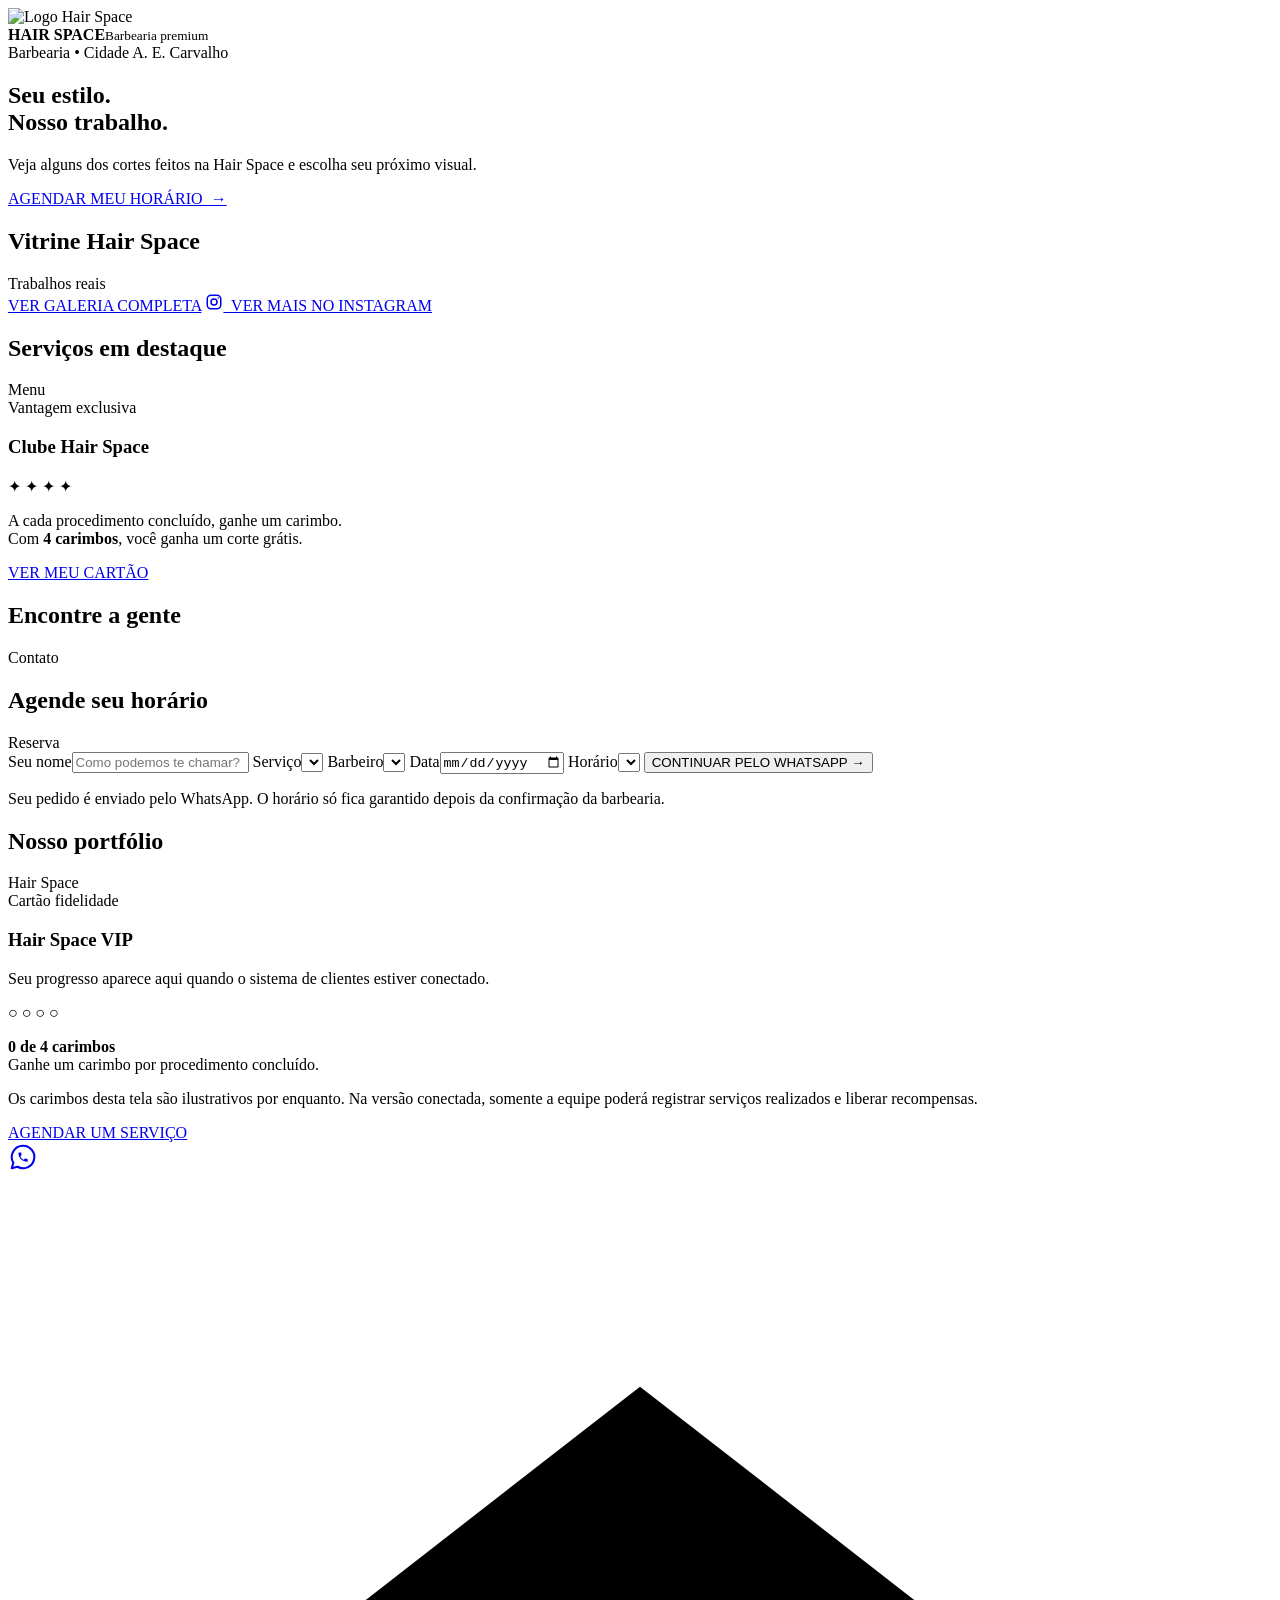
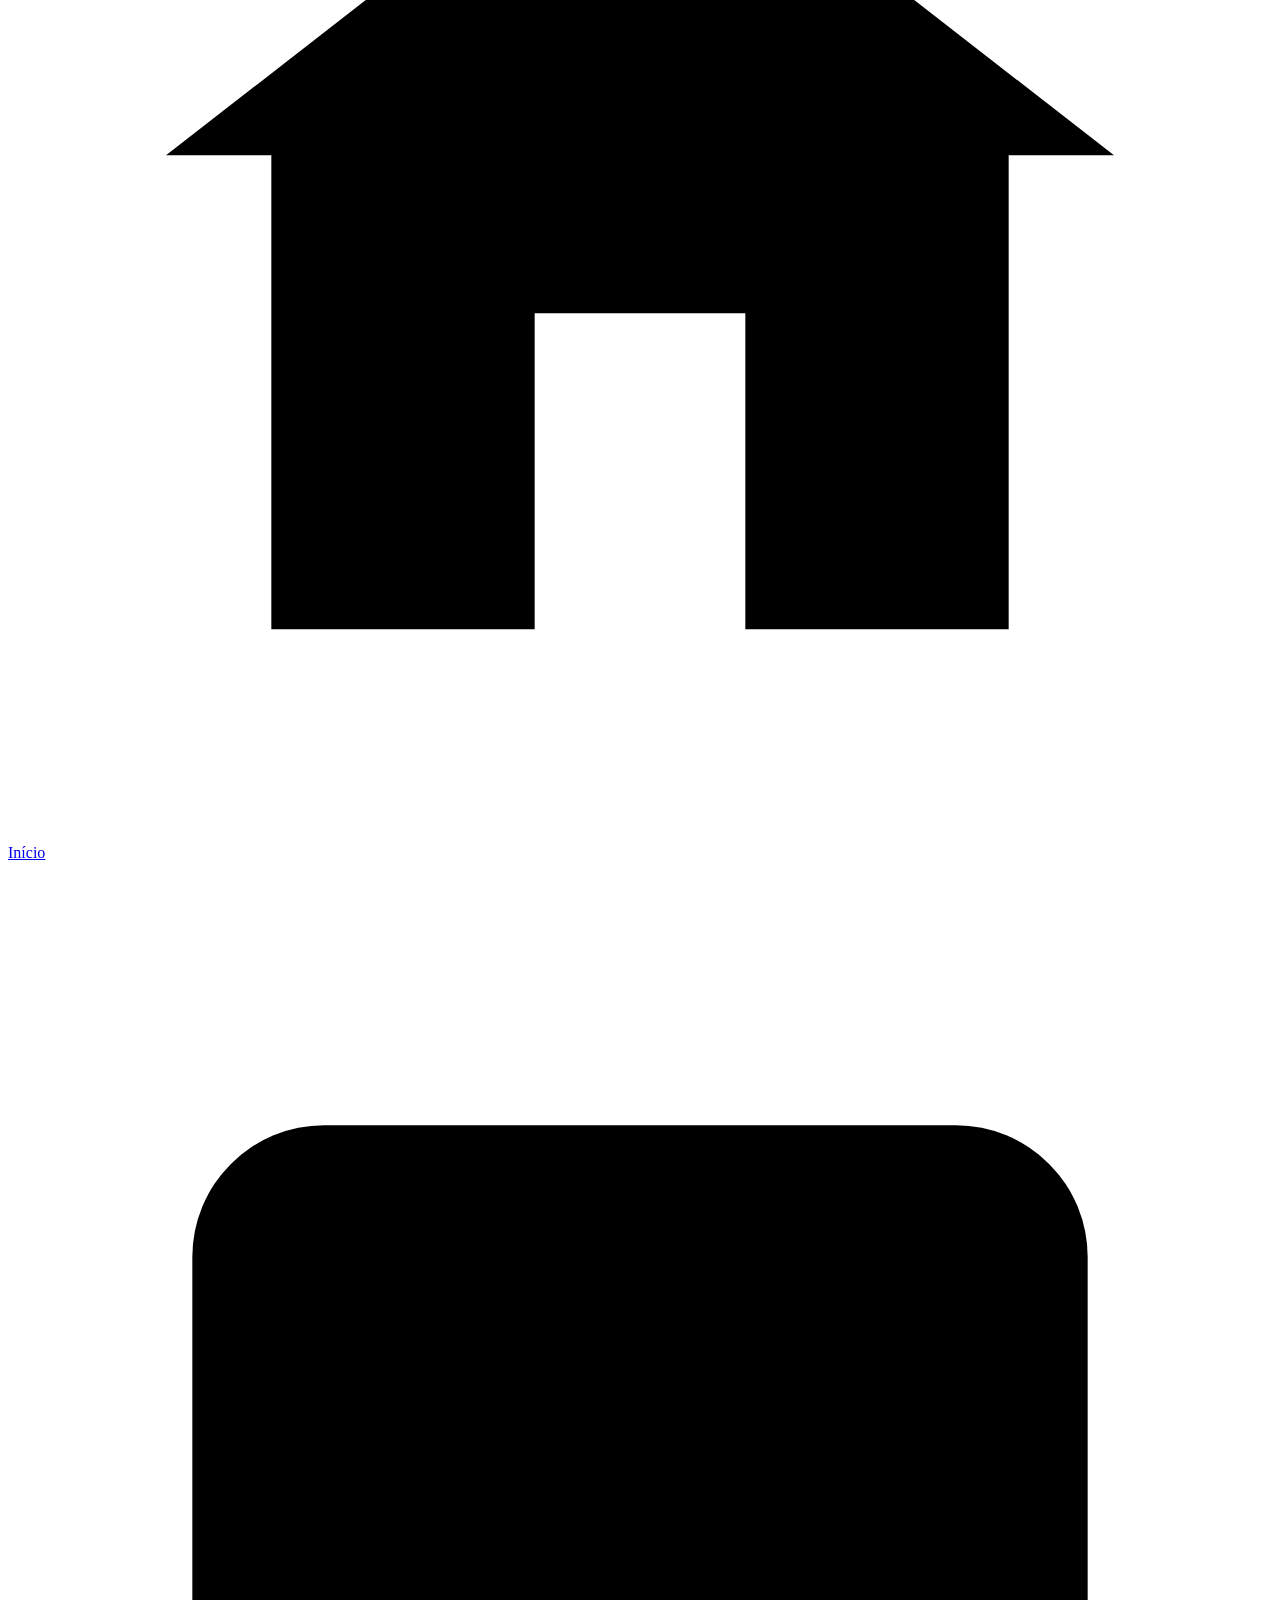
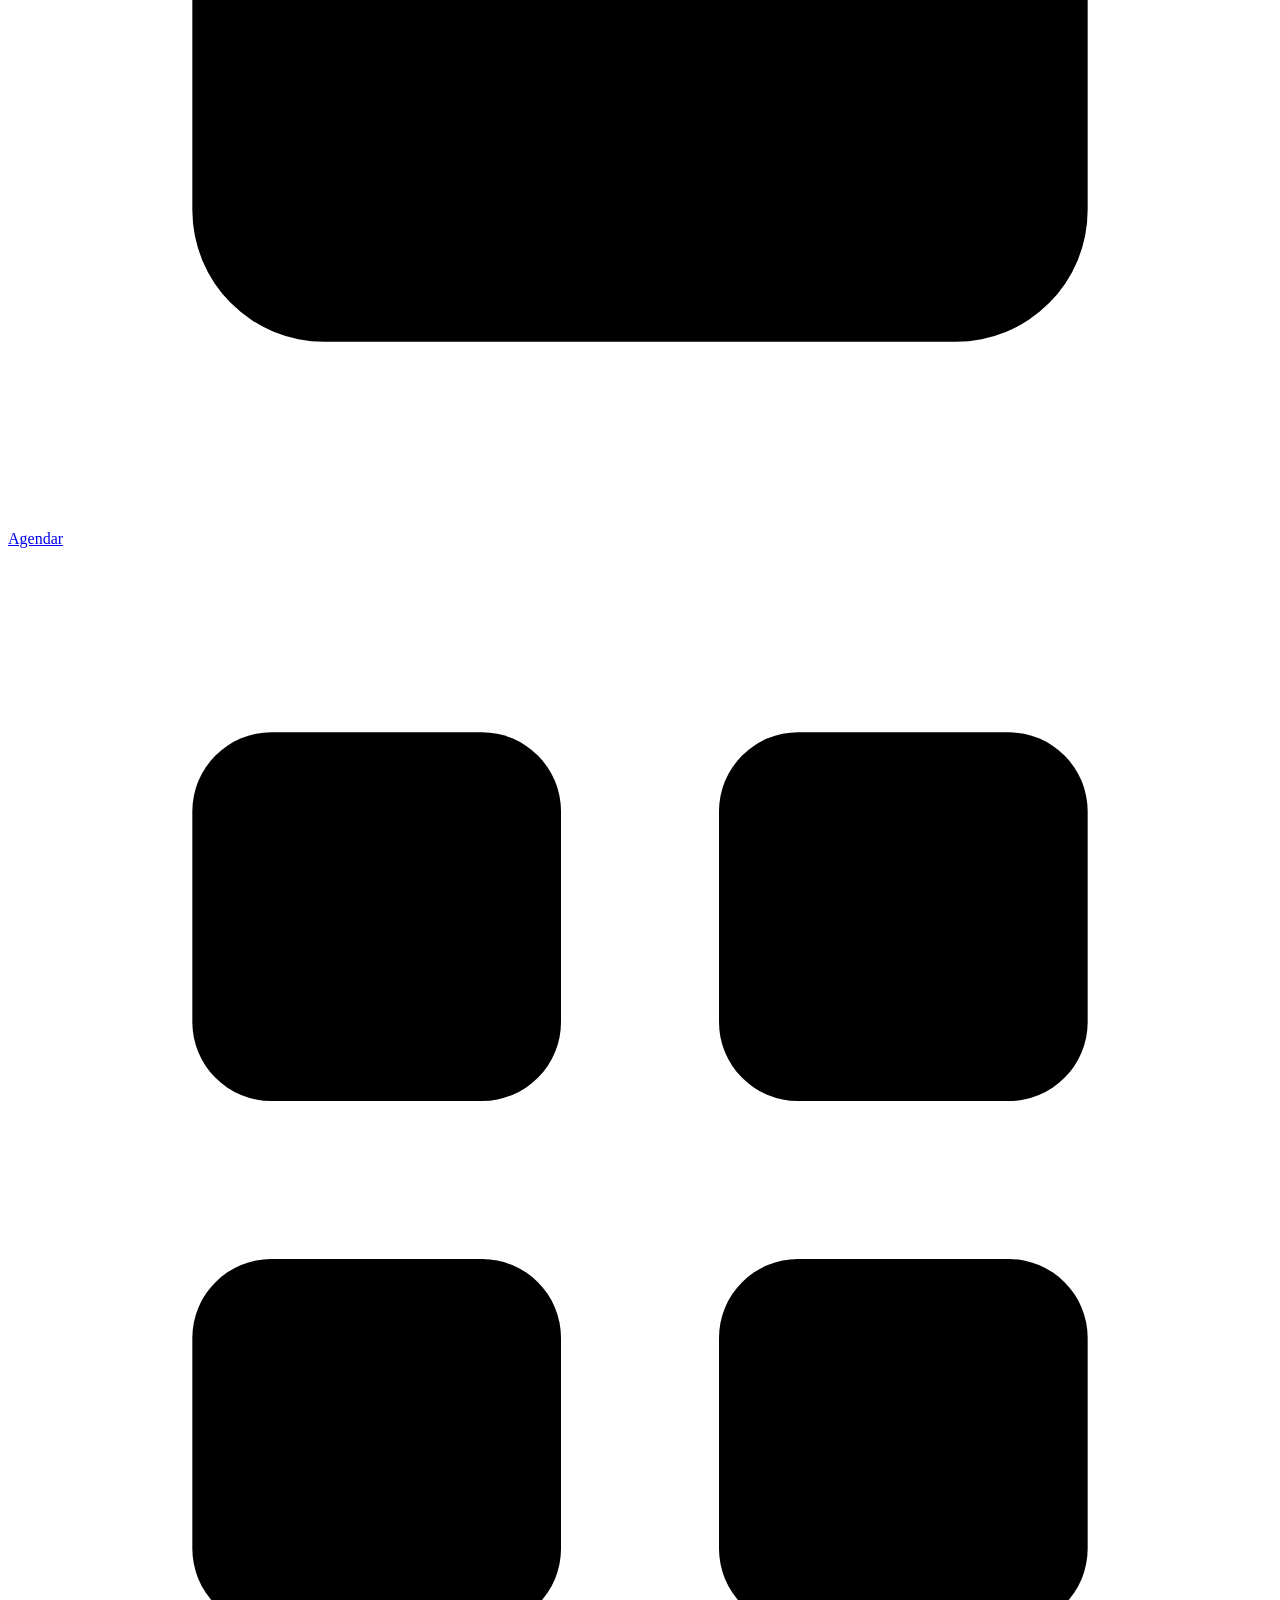
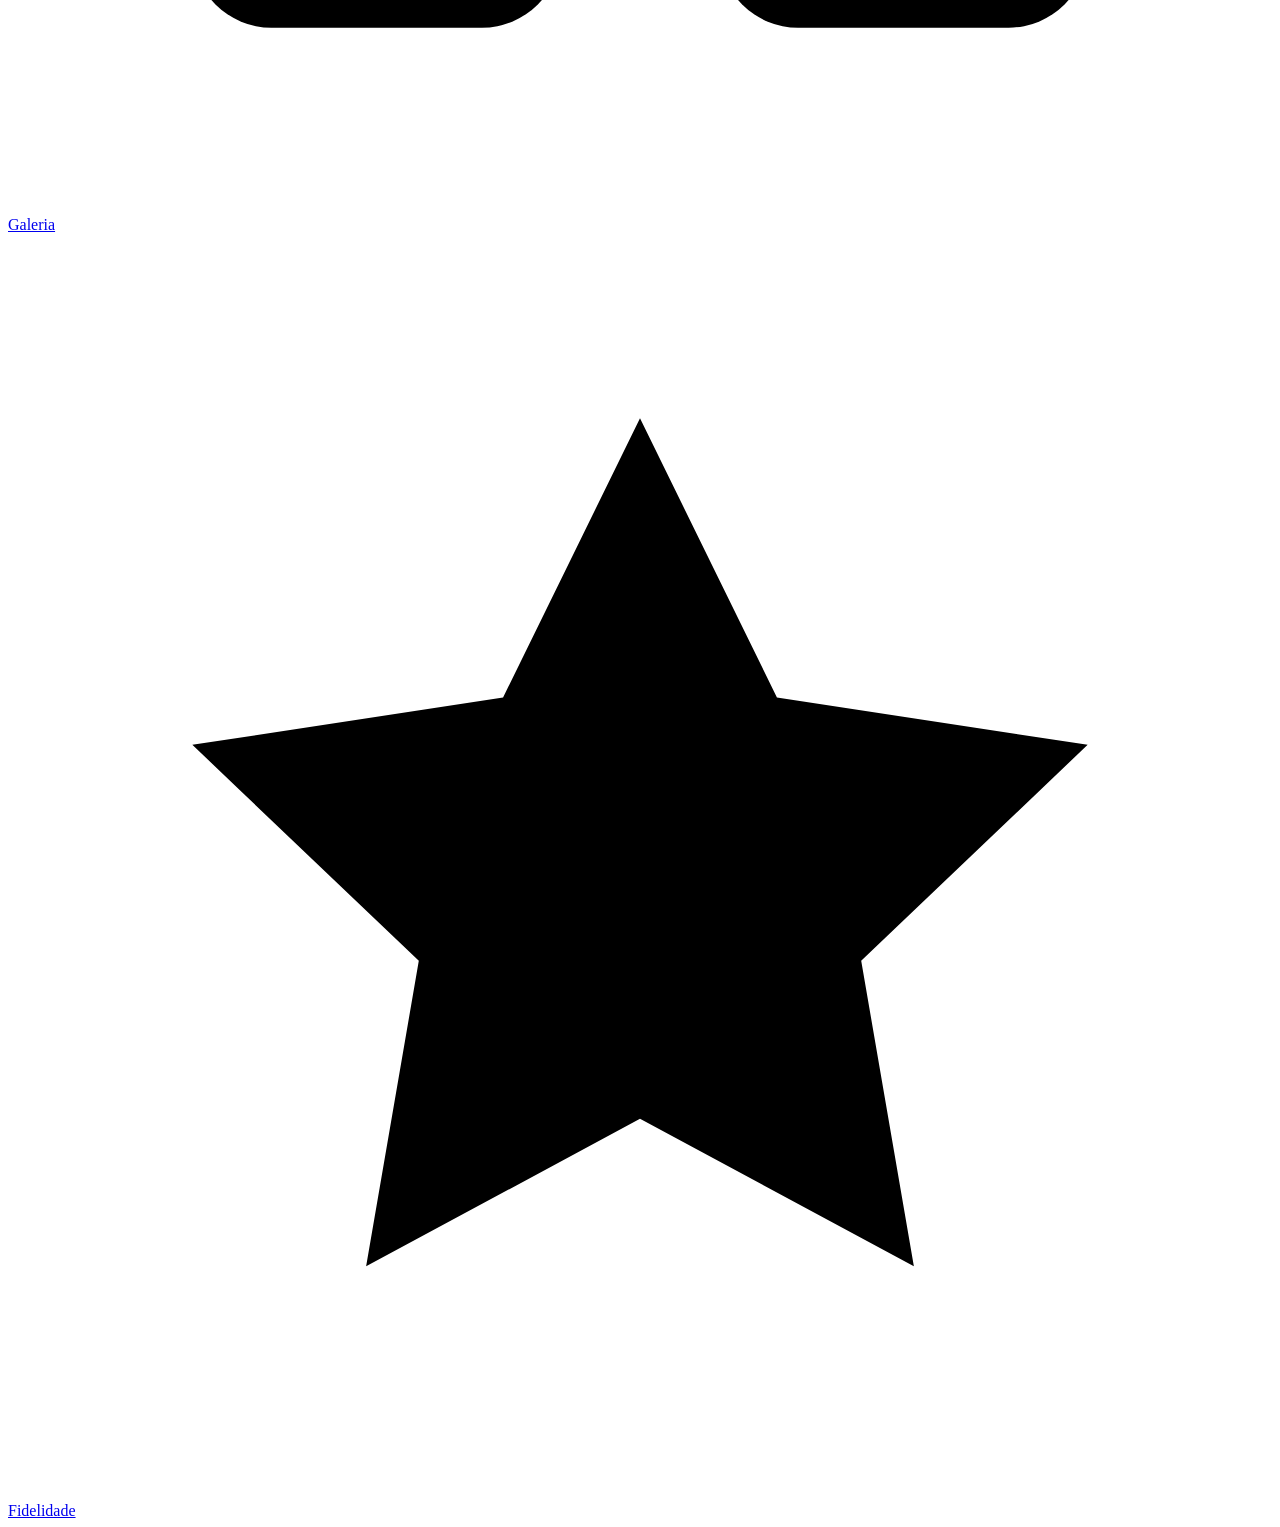
==== index (1).html @ d1adeb00 "Add files via upload" ====
<!doctype html>
<html lang="pt-BR">
<head>
<meta charset="utf-8">
<meta name="viewport" content="width=device-width,initial-scale=1,viewport-fit=cover">
<meta name="theme-color" content="#090909">
<title>Hair Space | Barbearia Premium</title>
<meta name="description" content="Hair Space, barbearia na Cidade A. E. Carvalho. Cortes, barba e sobrancelha. Veja nossos trabalhos e agende seu horário pelo WhatsApp.">
<link rel="manifest" href="manifest.webmanifest">
<link rel="icon" type="image/png" sizes="48x48" href="assets/icons/favicon-48.png">
<link rel="apple-touch-icon" href="assets/icons/apple-touch-icon.png">
<meta name="mobile-web-app-capable" content="yes">
<meta name="apple-mobile-web-app-capable" content="yes">
<meta name="apple-mobile-web-app-title" content="Hair Space">
<meta name="apple-mobile-web-app-status-bar-style" content="black-translucent">
<meta property="og:type" content="website">
<meta property="og:locale" content="pt_BR">
<meta property="og:title" content="Hair Space | Barbearia Premium">
<meta property="og:description" content="Veja nossos trabalhos e agende seu horário.">
<!-- Depois de publicar, troque pelo endereço completo: https://SEU-USUARIO.github.io/SEU-REPO/assets/img/og.jpg -->
<meta property="og:image" content="assets/img/og.jpg">
<link rel="stylesheet" href="css/style.css">
<script type="application/ld+json">
{"@context":"https://schema.org","@type":"HairSalon","name":"Hair Space","description":"Barbearia premium: cortes, barba e sobrancelha.","telephone":"+5511947983217","address":{"@type":"PostalAddress","streetAddress":"Rua Eternas Ondas, 3","addressLocality":"São Paulo","addressRegion":"SP","addressCountry":"BR"},"sameAs":["https://instagram.com/hairspace_oficial"]}
</script>
</head>
<body>
<main class="app">

<header>
  <div class="brand">
    <img src="assets/img/logo-header.webp" width="44" height="44" alt="Logo Hair Space">
    <div><strong>HAIR SPACE</strong><small>Barbearia premium</small></div>
  </div>
  <button class="install-btn" type="button" data-install hidden>
    <svg viewBox="0 0 24 24" fill="none" stroke="currentColor" stroke-width="2" stroke-linecap="round" stroke-linejoin="round" aria-hidden="true"><path d="M12 3v12m0 0-4.5-4.5M12 15l4.5-4.5M5 20h14"/></svg>
    Baixar app
  </button>
</header>

<!-- INÍCIO -->
<div id="home" class="screen active">
  <section class="hero">
    <div class="hero-card"><div class="hero-content">
      <div class="eyebrow">Barbearia • Cidade A. E. Carvalho</div>
      <h1>Seu estilo.<br>Nosso trabalho.</h1>
      <p>Veja alguns dos cortes feitos na Hair Space e escolha seu próximo visual.</p>
      <a class="btn" href="#agendar">AGENDAR MEU HORÁRIO&nbsp; →</a>
    </div></div>
  </section>

  <section>
    <div class="section-head"><h2>Vitrine Hair Space</h2><span>Trabalhos reais</span></div>
    <div class="gallery" id="vitrine"></div>
    <a class="btn secondary block gallery-more" href="#galeria">VER GALERIA COMPLETA</a>
    <a class="btn insta block" id="igBtn" href="https://www.instagram.com/hairspace_oficial" target="_blank" rel="noopener"><svg viewBox="0 0 24 24" width="18" height="18" fill="none" stroke="currentColor" stroke-width="2" stroke-linecap="round" stroke-linejoin="round" aria-hidden="true"><rect x="3" y="3" width="18" height="18" rx="5"/><circle cx="12" cy="12" r="4"/><circle cx="17.5" cy="6.5" r="1" fill="currentColor" stroke="none"/></svg>&nbsp; VER MAIS NO INSTAGRAM</a>
  </section>

  <section>
    <div class="section-head"><h2>Serviços em destaque</h2><span>Menu</span></div>
    <div class="services" id="servicos"></div>
  </section>

  <section>
    <div class="loyalty">
      <div class="eyebrow">Vantagem exclusiva</div>
      <h3>Clube Hair Space</h3>
      <div class="stars" aria-hidden="true">✦ ✦ ✦ ✦</div>
      <p>A cada procedimento concluído, ganhe um carimbo.<br>Com <strong>4 carimbos</strong>, você ganha um corte grátis.</p>
      <a class="btn secondary" href="#fidelidade">VER MEU CARTÃO</a>
    </div>
  </section>

  <section data-install-section hidden>
    <div class="install-card">
      <img src="assets/icons/icon-192.png" width="56" height="56" alt="" >
      <div><h3>App Hair Space</h3><p>Instale no celular e agende mais rápido.</p></div>
      <button class="btn" type="button" data-install>BAIXAR</button>
    </div>
  </section>

  <section>
    <div class="section-head"><h2>Encontre a gente</h2><span>Contato</span></div>
    <div class="contact" id="contato"></div>
  </section>
</div>

<!-- AGENDAR -->
<div id="agendar" class="screen">
  <section>
    <div class="section-head"><h2 tabindex="-1">Agende seu horário</h2><span>Reserva</span></div>
    <form class="booking" id="booking" novalidate>
      <label>Seu nome<input id="nome" required autocomplete="given-name" placeholder="Como podemos te chamar?"></label>
      <label>Serviço<select id="servico"></select></label>
      <label>Barbeiro<select id="barbeiro"></select></label>
      <label>Data<input id="data" type="date" required><span class="hint" id="dataHint" hidden></span></label>
      <label>Horário<select id="hora"></select></label>
      <button class="btn" type="submit">CONTINUAR PELO WHATSAPP →</button>
    </form>
    <ul class="rules" id="regras"></ul>
    <p class="note">Seu pedido é enviado pelo WhatsApp. O horário só fica garantido depois da confirmação da barbearia.</p>
  </section>
</div>

<!-- GALERIA -->
<div id="galeria" class="screen">
  <section>
    <div class="section-head"><h2 tabindex="-1">Nosso portfólio</h2><span>Hair Space</span></div>
    <div class="gallery" id="galeriaGrid"></div>
  </section>
</div>

<!-- FIDELIDADE -->
<div id="fidelidade" class="screen">
  <section>
    <div class="loyalty">
      <div class="eyebrow">Cartão fidelidade</div>
      <h3 tabindex="-1">Hair Space VIP</h3>
      <p>Seu progresso aparece aqui quando o sistema de clientes estiver conectado.</p>
      <div class="stars" aria-hidden="true">○ ○ ○ ○</div>
      <p><strong>0 de 4 carimbos</strong><br>Ganhe um carimbo por procedimento concluído.</p>
    </div>
    <p class="note">Os carimbos desta tela são ilustrativos por enquanto. Na versão conectada, somente a equipe poderá registrar serviços realizados e liberar recompensas.</p>
    <a class="btn block" style="margin-top:14px" href="#agendar">AGENDAR UM SERVIÇO</a>
  </section>
</div>

<noscript><section><p class="note">Ative o JavaScript para ver o app. Enquanto isso, fale com a gente: <a href="https://wa.me/5511947983217">WhatsApp (11) 94798-3217</a>.</p></section></noscript>

<a class="wa-fab" id="waFab" href="https://wa.me/5511947983217" target="_blank" rel="noopener" aria-label="Falar no WhatsApp"><svg viewBox="0 0 32 32" width="30" height="30" aria-hidden="true"><path d="M16 4a12 12 0 0 0-10.3 18.1L4 28l6.1-1.6A12 12 0 1 0 16 4z" fill="none" stroke="currentColor" stroke-width="2.2" stroke-linejoin="round"/><path transform="translate(9.5 9.5) scale(.55)" fill="currentColor" d="M6.62 10.79c1.44 2.83 3.76 5.14 6.59 6.59l2.2-2.2c.27-.27.67-.36 1.02-.24 1.12.37 2.33.57 3.57.57.55 0 1 .45 1 1V20c0 .55-.45 1-1 1-9.39 0-17-7.61-17-17 0-.55.45-1 1-1h3.5c.55 0 1 .45 1 1 0 1.25.2 2.45.57 3.57.11.35.03.74-.25 1.02l-2.2 2.2z"/></svg></a>

<nav class="bottom" aria-label="Navegação principal">
  <a href="#home" data-screen="home"><svg viewBox="0 0 24 24" aria-hidden="true"><path d="M3 11 12 4l9 7"/><path d="M5 10v10h5v-6h4v6h5V10"/></svg>Início</a>
  <a href="#agendar" data-screen="agendar"><svg viewBox="0 0 24 24" aria-hidden="true"><rect x="3.5" y="5" width="17" height="15.5" rx="2.5"/><path d="M3.5 10h17M8 3v4M16 3v4"/></svg>Agendar</a>
  <a href="#galeria" data-screen="galeria"><svg viewBox="0 0 24 24" aria-hidden="true"><rect x="3.5" y="3.5" width="7" height="7" rx="1.5"/><rect x="13.5" y="3.5" width="7" height="7" rx="1.5"/><rect x="3.5" y="13.5" width="7" height="7" rx="1.5"/><rect x="13.5" y="13.5" width="7" height="7" rx="1.5"/></svg>Galeria</a>
  <a href="#fidelidade" data-screen="fidelidade"><svg viewBox="0 0 24 24" aria-hidden="true"><path d="m12 3.5 2.6 5.3 5.9.9-4.3 4.1 1 5.8L12 16.8 6.8 19.6l1-5.8L3.5 9.7l5.9-.9z"/></svg>Fidelidade</a>
</nav>
</main>

<!-- Como instalar -->
<dialog class="sheet" id="installSheet" aria-labelledby="installTitle">
  <h3 id="installTitle">Instalar o app</h3>
  <p id="installIntro"></p>
  <ol id="installSteps"></ol>
  <button class="btn block" type="button" id="installClose">ENTENDI</button>
</dialog>

<script src="js/config.js"></script>
<script src="js/app.js"></script>
</body>
</html>
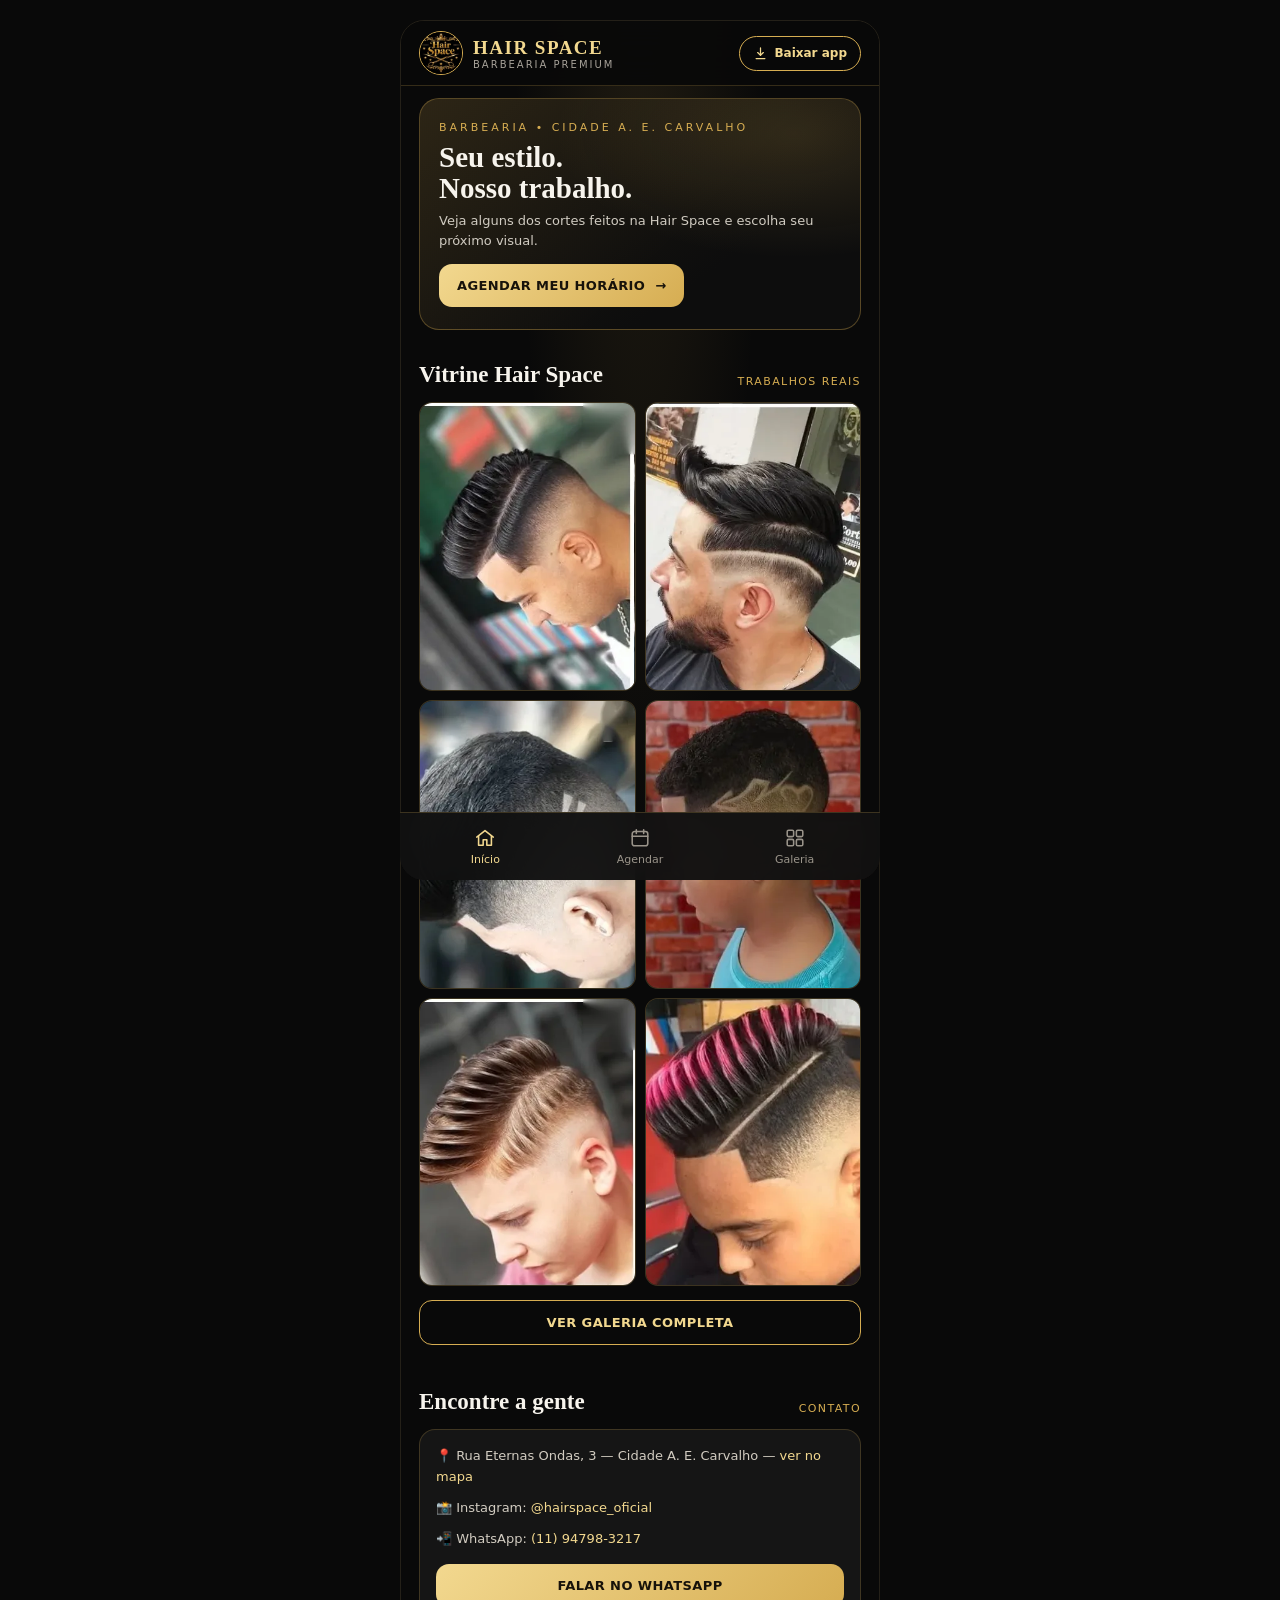
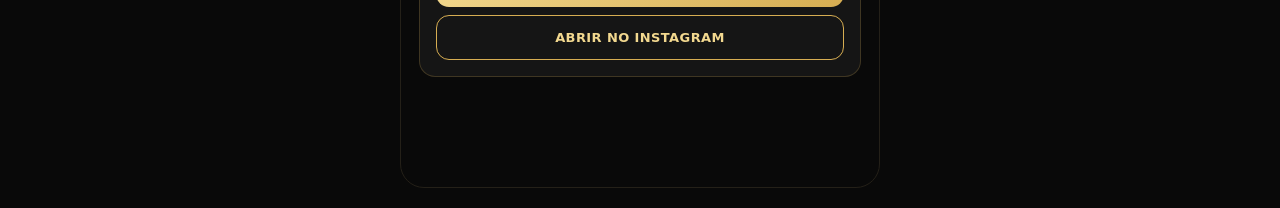
==== commit 27e802a2: "Add files via upload" ====
--- a/index (1).html
+++ b/index (1).html
@@ -6,9 +6,11 @@
 <meta name="theme-color" content="#090909">
 <title>Hair Space | Barbearia Premium</title>
 <meta name="description" content="Hair Space, barbearia na Cidade A. E. Carvalho. Cortes, barba e sobrancelha. Veja nossos trabalhos e agende seu horário pelo WhatsApp.">
-<link rel="manifest" href="manifest.webmanifest">
-<link rel="icon" type="image/png" sizes="48x48" href="assets/icons/favicon-48.png">
-<link rel="apple-touch-icon" href="assets/icons/apple-touch-icon.png">
+<link rel="manifest" href="manifest.webmanifest?v=5">
+<link rel="icon" type="image/png" sizes="192x192" href="[data-uri]">
+<link rel="icon" type="image/x-icon" sizes="16x16 32x32 48x48" href="favicon.ico">
+<link rel="icon" type="image/png" sizes="192x192" href="icon-192-v5.png">
+<link rel="apple-touch-icon" href="apple-touch-icon-v5.png">
 <meta name="mobile-web-app-capable" content="yes">
 <meta name="apple-mobile-web-app-capable" content="yes">
 <meta name="apple-mobile-web-app-title" content="Hair Space">
@@ -17,9 +19,114 @@
 <meta property="og:locale" content="pt_BR">
 <meta property="og:title" content="Hair Space | Barbearia Premium">
 <meta property="og:description" content="Veja nossos trabalhos e agende seu horário.">
-<!-- Depois de publicar, troque pelo endereço completo: https://SEU-USUARIO.github.io/SEU-REPO/assets/img/og.jpg -->
-<meta property="og:image" content="assets/img/og.jpg">
-<link rel="stylesheet" href="css/style.css">
+<!-- Depois de publicar, troque pelo endereço completo: https://SEU-USUARIO.github.io/SEU-REPO/og.jpg -->
+<meta name="twitter:card" content="summary_large_image">
+<style>
+:root{
+  --bg:#090909;--panel:#151515;--panel2:#1d1b16;
+  --gold:#d6ad52;--gold2:#f2d88f;--text:#f7f4ed;--muted:#a8a39a;
+  --line:rgba(214,173,82,.22);
+  --safe-top:env(safe-area-inset-top,0px);--safe-bottom:env(safe-area-inset-bottom,0px);
+}
+*{box-sizing:border-box}
+html{scroll-behavior:smooth;-webkit-text-size-adjust:100%}
+body{margin:0;background:var(--bg);color:var(--text);font-family:Inter,system-ui,-apple-system,"Segoe UI",Roboto,sans-serif}
+button,a,input,select{font:inherit}
+a{color:inherit}
+:focus-visible{outline:2px solid var(--gold2);outline-offset:3px;border-radius:6px}
+.sr-only{position:absolute;width:1px;height:1px;overflow:hidden;clip:rect(0 0 0 0);white-space:nowrap}
+[hidden]{display:none!important}
+
+.app{max-width:480px;margin:auto;min-height:100vh;padding-bottom:calc(88px + var(--safe-bottom));background:radial-gradient(ellipse at 50% -10%,rgba(214,173,82,.12),transparent 38%),var(--bg)}
+
+header{position:sticky;top:0;z-index:10;background:rgba(9,9,9,.94);backdrop-filter:blur(16px);-webkit-backdrop-filter:blur(16px);border-bottom:1px solid var(--line);padding:calc(10px + var(--safe-top)) 18px 10px;display:flex;align-items:center;justify-content:space-between;gap:10px}
+.brand{display:flex;align-items:center;gap:10px;min-width:0}
+.brand img{width:44px;height:44px;object-fit:cover;border-radius:50%;border:1px solid var(--gold);background:#000;flex:none}
+.brand strong{display:block;letter-spacing:1.5px;color:var(--gold2);font-family:Georgia,serif;font-size:19px}
+.brand small{display:block;color:var(--muted);font-size:10px;letter-spacing:2px;text-transform:uppercase}
+.install-btn{display:inline-flex;align-items:center;gap:6px;flex:none;border:1px solid var(--gold);background:transparent;color:var(--gold2);border-radius:99px;padding:9px 13px;font-size:12px;font-weight:700;cursor:pointer}
+.install-btn svg{width:15px;height:15px}
+
+section{padding:22px 18px}
+.hero{padding-top:12px;padding-bottom:10px}
+.hero-card{border:1px solid rgba(214,173,82,.35);border-radius:20px;overflow:hidden;background:linear-gradient(145deg,#201b11,#0d0d0d 70%);position:relative;display:flex;flex-direction:column;justify-content:center;padding:22px 19px}
+.hero-card:before{content:"";position:absolute;inset:0;background:radial-gradient(ellipse at 85% 15%,rgba(214,173,82,.16),transparent 45%),linear-gradient(135deg,rgba(214,173,82,.07),transparent 60%)}
+.hero-content{position:relative;z-index:1}
+.eyebrow{color:var(--gold);font-size:11px;letter-spacing:3px;text-transform:uppercase}
+.hero h1{font:bold 29px/1.06 Georgia,serif;margin:8px 0}
+.hero p{color:#d0cbc1;font-size:13px;line-height:1.5;margin:0 0 14px}
+
+.btn{display:inline-flex;align-items:center;justify-content:center;text-decoration:none;border:0;border-radius:13px;padding:14px 18px;background:linear-gradient(135deg,var(--gold2),var(--gold));color:#17120a;font-weight:800;font-size:13px;letter-spacing:.4px;cursor:pointer}
+.btn.secondary{background:transparent;border:1px solid var(--gold);color:var(--gold2)}
+.btn.block{width:100%}
+
+.section-head{display:flex;align-items:end;justify-content:space-between;margin-bottom:14px;gap:10px}
+.section-head h2{margin:0;font:bold 23px Georgia,serif}
+.section-head span,.section-head a{font-size:11px;color:var(--gold);letter-spacing:1.4px;text-transform:uppercase;text-decoration:none;white-space:nowrap}
+
+.services{display:grid;gap:9px}
+.service{display:flex;align-items:center;justify-content:space-between;gap:12px;padding:15px;background:var(--panel);border:1px solid var(--line);border-radius:14px}
+.service strong{font-size:14px}
+.service small{display:block;color:var(--muted);font-size:12px;margin-top:4px}
+.price{color:var(--gold2);font-weight:800;white-space:nowrap}
+
+.gallery{display:grid;grid-template-columns:repeat(2,minmax(0,1fr));gap:9px}
+.gallery img{width:100%;height:auto;aspect-ratio:3/4;object-fit:cover;object-position:center 28%;border-radius:13px;border:1px solid var(--line);display:block;background:#111}
+.gallery-more{margin-top:14px}
+
+.loyalty{border:1px solid var(--gold);border-radius:18px;padding:19px;background:linear-gradient(135deg,#211b0e,#111);text-align:center}
+.loyalty .stars{color:var(--gold);font-size:25px;letter-spacing:7px;margin:9px}
+.loyalty h3{font:bold 22px Georgia,serif;color:var(--gold2);margin:4px}
+.loyalty p{color:#c7c0b2;font-size:13px;line-height:1.5}
+.loyalty strong{color:var(--gold2)}
+
+.install-card{display:flex;align-items:center;gap:14px;border:1px solid var(--line);border-radius:16px;padding:14px;background:var(--panel)}
+.install-card img{width:56px;height:56px;border-radius:14px;flex:none;border:1px solid var(--line)}
+.install-card h3{margin:0 0 3px;font:bold 16px Georgia,serif;color:var(--gold2)}
+.install-card p{margin:0;font-size:12px;color:var(--muted);line-height:1.4}
+.install-card .btn{padding:11px 14px;flex:none}
+
+.contact{background:var(--panel);border:1px solid var(--line);border-radius:16px;padding:16px}
+.contact p{font-size:13px;color:#d2ccc1;line-height:1.6;margin:0 0 10px}
+.contact a{color:var(--gold2);text-decoration:none}
+.contact a.btn{color:#17120a}
+.contact a.btn.secondary{color:var(--gold2)}
+.contact .btn{margin-top:4px}
+.contact .btn+.btn{margin-top:8px}
+
+.bottom{position:fixed;bottom:0;left:50%;transform:translateX(-50%);width:min(100%,480px);display:grid;grid-template-columns:repeat(3,1fr);padding:9px 8px calc(9px + var(--safe-bottom));background:rgba(17,17,17,.97);backdrop-filter:blur(18px);-webkit-backdrop-filter:blur(18px);border-top:1px solid var(--line);z-index:20}
+.bottom a{display:flex;flex-direction:column;align-items:center;gap:4px;text-decoration:none;color:#9a948a;font-size:11px;padding:5px 2px}
+.bottom svg{width:22px;height:22px;fill:none;stroke:currentColor;stroke-width:1.7;stroke-linecap:round;stroke-linejoin:round}
+.bottom a[aria-current="page"]{color:var(--gold2)}
+
+.screen{display:none}
+.screen.active{display:block}
+.screen h2:focus{outline:none}
+
+.booking{display:grid;gap:14px}
+.booking label{font-size:12px;color:var(--gold2);letter-spacing:1px;text-transform:uppercase}
+.booking input,.booking select{display:block;width:100%;margin-top:6px;padding:13px;border:1px solid var(--line);border-radius:11px;background:#171717;color:#fff;font-size:16px}
+.booking .hint{display:block;margin-top:5px;font-size:12px;color:#e0a96a;text-transform:none;letter-spacing:0}
+.rules{margin:14px 0 0;padding:0;list-style:none}
+.rules li{font-size:12px;color:var(--muted);line-height:1.5;padding-left:16px;position:relative;margin-top:4px}
+.rules li:before{content:"✦";position:absolute;left:0;color:var(--gold);font-size:9px;top:3px}
+.note{font-size:12px;color:var(--muted);line-height:1.5;margin-top:12px}
+
+dialog.sheet{width:min(92vw,420px);border:1px solid var(--gold);border-radius:20px;background:#121212;color:var(--text);padding:22px 20px 18px}
+dialog.sheet::backdrop{background:rgba(0,0,0,.72)}
+.sheet h3{margin:0 0 6px;font:bold 21px Georgia,serif;color:var(--gold2)}
+.sheet p{margin:0 0 12px;font-size:13px;color:#cfc9be;line-height:1.5}
+.sheet ol{margin:0 0 16px;padding-left:20px;font-size:14px;line-height:1.7;color:#e8e3d8}
+.sheet strong{color:var(--gold2)}
+
+@media(min-width:600px){
+  body{padding:20px 0}
+  .app{border:1px solid #242018;border-radius:24px;overflow:hidden;min-height:calc(100vh - 40px)}
+  .bottom{bottom:20px;border-radius:0 0 24px 24px}
+}
+@media(prefers-reduced-motion:reduce){html{scroll-behavior:auto}}
+
+</style>
 <script type="application/ld+json">
 {"@context":"https://schema.org","@type":"HairSalon","name":"Hair Space","description":"Barbearia premium: cortes, barba e sobrancelha.","telephone":"+5511947983217","address":{"@type":"PostalAddress","streetAddress":"Rua Eternas Ondas, 3","addressLocality":"São Paulo","addressRegion":"SP","addressCountry":"BR"},"sameAs":["https://instagram.com/hairspace_oficial"]}
 </script>
@@ -29,7 +136,7 @@
 
 <header>
   <div class="brand">
-    <img src="assets/img/logo-header.webp" width="44" height="44" alt="Logo Hair Space">
+    <img src="[data-uri]" width="44" height="44" alt="Logo Hair Space">
     <div><strong>HAIR SPACE</strong><small>Barbearia premium</small></div>
   </div>
   <button class="install-btn" type="button" data-install hidden>
@@ -52,31 +159,7 @@
   <section>
     <div class="section-head"><h2>Vitrine Hair Space</h2><span>Trabalhos reais</span></div>
     <div class="gallery" id="vitrine"></div>
-    <a class="btn secondary block gallery-more" href="#galeria">VER GALERIA COMPLETA</a>
-    <a class="btn insta block" id="igBtn" href="https://www.instagram.com/hairspace_oficial" target="_blank" rel="noopener"><svg viewBox="0 0 24 24" width="18" height="18" fill="none" stroke="currentColor" stroke-width="2" stroke-linecap="round" stroke-linejoin="round" aria-hidden="true"><rect x="3" y="3" width="18" height="18" rx="5"/><circle cx="12" cy="12" r="4"/><circle cx="17.5" cy="6.5" r="1" fill="currentColor" stroke="none"/></svg>&nbsp; VER MAIS NO INSTAGRAM</a>
-  </section>
-
-  <section>
-    <div class="section-head"><h2>Serviços em destaque</h2><span>Menu</span></div>
-    <div class="services" id="servicos"></div>
-  </section>
-
-  <section>
-    <div class="loyalty">
-      <div class="eyebrow">Vantagem exclusiva</div>
-      <h3>Clube Hair Space</h3>
-      <div class="stars" aria-hidden="true">✦ ✦ ✦ ✦</div>
-      <p>A cada procedimento concluído, ganhe um carimbo.<br>Com <strong>4 carimbos</strong>, você ganha um corte grátis.</p>
-      <a class="btn secondary" href="#fidelidade">VER MEU CARTÃO</a>
-    </div>
-  </section>
-
-  <section data-install-section hidden>
-    <div class="install-card">
-      <img src="assets/icons/icon-192.png" width="56" height="56" alt="" >
-      <div><h3>App Hair Space</h3><p>Instale no celular e agende mais rápido.</p></div>
-      <button class="btn" type="button" data-install>BAIXAR</button>
-    </div>
+    <a class="btn secondary block gallery-more" href="https://www.instagram.com/hairspace_oficial" target="_blank" rel="noopener noreferrer">VER GALERIA COMPLETA</a>
   </section>
 
   <section>
@@ -92,7 +175,6 @@
     <form class="booking" id="booking" novalidate>
       <label>Seu nome<input id="nome" required autocomplete="given-name" placeholder="Como podemos te chamar?"></label>
       <label>Serviço<select id="servico"></select></label>
-      <label>Barbeiro<select id="barbeiro"></select></label>
       <label>Data<input id="data" type="date" required><span class="hint" id="dataHint" hidden></span></label>
       <label>Horário<select id="hora"></select></label>
       <button class="btn" type="submit">CONTINUAR PELO WHATSAPP →</button>
@@ -110,30 +192,12 @@
   </section>
 </div>
 
-<!-- FIDELIDADE -->
-<div id="fidelidade" class="screen">
-  <section>
-    <div class="loyalty">
-      <div class="eyebrow">Cartão fidelidade</div>
-      <h3 tabindex="-1">Hair Space VIP</h3>
-      <p>Seu progresso aparece aqui quando o sistema de clientes estiver conectado.</p>
-      <div class="stars" aria-hidden="true">○ ○ ○ ○</div>
-      <p><strong>0 de 4 carimbos</strong><br>Ganhe um carimbo por procedimento concluído.</p>
-    </div>
-    <p class="note">Os carimbos desta tela são ilustrativos por enquanto. Na versão conectada, somente a equipe poderá registrar serviços realizados e liberar recompensas.</p>
-    <a class="btn block" style="margin-top:14px" href="#agendar">AGENDAR UM SERVIÇO</a>
-  </section>
-</div>
-
 <noscript><section><p class="note">Ative o JavaScript para ver o app. Enquanto isso, fale com a gente: <a href="https://wa.me/5511947983217">WhatsApp (11) 94798-3217</a>.</p></section></noscript>
-
-<a class="wa-fab" id="waFab" href="https://wa.me/5511947983217" target="_blank" rel="noopener" aria-label="Falar no WhatsApp"><svg viewBox="0 0 32 32" width="30" height="30" aria-hidden="true"><path d="M16 4a12 12 0 0 0-10.3 18.1L4 28l6.1-1.6A12 12 0 1 0 16 4z" fill="none" stroke="currentColor" stroke-width="2.2" stroke-linejoin="round"/><path transform="translate(9.5 9.5) scale(.55)" fill="currentColor" d="M6.62 10.79c1.44 2.83 3.76 5.14 6.59 6.59l2.2-2.2c.27-.27.67-.36 1.02-.24 1.12.37 2.33.57 3.57.57.55 0 1 .45 1 1V20c0 .55-.45 1-1 1-9.39 0-17-7.61-17-17 0-.55.45-1 1-1h3.5c.55 0 1 .45 1 1 0 1.25.2 2.45.57 3.57.11.35.03.74-.25 1.02l-2.2 2.2z"/></svg></a>
 
 <nav class="bottom" aria-label="Navegação principal">
   <a href="#home" data-screen="home"><svg viewBox="0 0 24 24" aria-hidden="true"><path d="M3 11 12 4l9 7"/><path d="M5 10v10h5v-6h4v6h5V10"/></svg>Início</a>
   <a href="#agendar" data-screen="agendar"><svg viewBox="0 0 24 24" aria-hidden="true"><rect x="3.5" y="5" width="17" height="15.5" rx="2.5"/><path d="M3.5 10h17M8 3v4M16 3v4"/></svg>Agendar</a>
   <a href="#galeria" data-screen="galeria"><svg viewBox="0 0 24 24" aria-hidden="true"><rect x="3.5" y="3.5" width="7" height="7" rx="1.5"/><rect x="13.5" y="3.5" width="7" height="7" rx="1.5"/><rect x="3.5" y="13.5" width="7" height="7" rx="1.5"/><rect x="13.5" y="13.5" width="7" height="7" rx="1.5"/></svg>Galeria</a>
-  <a href="#fidelidade" data-screen="fidelidade"><svg viewBox="0 0 24 24" aria-hidden="true"><path d="m12 3.5 2.6 5.3 5.9.9-4.3 4.1 1 5.8L12 16.8 6.8 19.6l1-5.8L3.5 9.7l5.9-.9z"/></svg>Fidelidade</a>
 </nav>
 </main>
 
@@ -145,7 +209,234 @@
   <button class="btn block" type="button" id="installClose">ENTENDI</button>
 </dialog>
 
-<script src="js/config.js"></script>
-<script src="js/app.js"></script>
+<script>
+/* ============================================================
+   HAIR SPACE — CONFIGURAÇÃO
+   Edite aqui telefone, preços, barbeiros, horários e fotos.
+   Não precisa mexer no resto do código.
+   ============================================================ */
+window.HAIRSPACE = {
+  nome: "Hair Space",
+
+  // WhatsApp somente com números: 55 + DDD + número
+  whatsapp: "5511947983217",
+  whatsappExibicao: "(11) 94798-3217",
+  instagram: "hairspace_oficial",
+
+  endereco: "Rua Eternas Ondas, 3 — Cidade A. E. Carvalho",
+  mapaUrl: "https://www.google.com/maps/search/?api=1&query=Rua+Eternas+Ondas+3+Cidade+A.E.+Carvalho+S%C3%A3o+Paulo",
+
+  // Horário de funcionamento exibido na página (deixe "" para esconder)
+  horarioFuncionamento: "",
+
+  // Dias fechados: 0=domingo, 1=segunda ... 6=sábado. Exemplo: [0] fecha aos domingos
+  diasFechados: [],
+
+  // Horários oferecidos no agendamento
+  horarios: ["09:00","10:00","11:00","14:00","15:00","16:00","17:00","18:00"],
+
+  // Serviços e preços (CONFIRMAR valores antes de publicar)
+  servicos: [
+    { nome: "Corte de cabelo", desc: "Acabamento e estilo",    preco: 45 },
+    { nome: "Barba",           desc: "Desenho e finalização",  preco: 30 },
+    { nome: "Corte + barba",   desc: "Visual completo",        preco: 70 },
+    { nome: "Sobrancelha",     desc: "Design e acabamento",    preco: 15 }
+  ],
+
+  // Regras exibidas abaixo do formulário (extraídas do cartaz "Agenda Dezembro" — CONFIRMAR)
+  regras: [
+    "Tolerância de 10 minutos de atraso.",
+    "Em caso de falta, avise com pelo menos 24 horas de antecedência."
+  ],
+
+  // Fotos da vitrine (tela inicial) — as que aparecem em destaque
+  vitrine: [
+    { src: "social-risca.webp", alt: "Pompadour ondulado com degradê" },
+    { src: "risco-duplo.webp", alt: "Corte com risca e barba" },
+    { src: "risco-duplo-fino.webp", alt: "Degradê com risco duplo" },
+    { src: "degrade-desenho.webp", alt: "Degradê com desenho" },
+    { src: "pompadour-degrade.webp", alt: "Pompadour com degradê" },
+    { src: "mechas-rosas.webp", alt: "Corte com mechas rosas" }
+  ],
+
+  // Galeria completa: as 6 da vitrine + todas as outras.
+  galeria: [
+    "social-risca.webp|Social Risca",
+    "risco-duplo.webp|Risco Duplo",
+    "risco-duplo-fino.webp|Risco Duplo Fino",
+    "degrade-desenho.webp|Degrade Desenho",
+    "pompadour-degrade.webp|Pompadour Degrade",
+    "mechas-rosas.webp|Mechas Rosas"
+  ]
+};
+
+(function () {
+  "use strict";
+  var C = window.HAIRSPACE;
+  var $ = function (s, r) { return (r || document).querySelector(s); };
+  var $$ = function (s, r) { return Array.prototype.slice.call((r || document).querySelectorAll(s)); };
+  var brl = function (n) { return "R$ " + n; };
+
+  /* ---------- Conteúdo a partir da config ---------- */
+  function imgTag(src, alt, pos) {
+    var style = pos ? ' style="object-position:' + pos + '"' : "";
+    return '<img src="' + src + '" alt="' + alt + '" width="360" height="480" loading="lazy" decoding="async" onerror="this.style.display=\'none\'"' + style + ">";
+  }
+  $("#vitrine").innerHTML = C.vitrine.map(function (f) { return imgTag(f.src, f.alt, f.pos); }).join("");
+  $("#galeriaGrid").innerHTML = C.galeria.map(function (l) {
+    var p = l.split("|"); return imgTag(p[0], p[1] || "Trabalho da Hair Space");
+  }).join("");
+  $("#servico").innerHTML = C.servicos.map(function (s) {
+    return "<option>" + s.nome + "</option>";
+  }).join("");
+  $("#regras").innerHTML = (C.regras || []).map(function (r) { return "<li>" + r + "</li>"; }).join("");
+
+  var wa = "https://wa.me/" + C.whatsapp;
+  $("#contato").innerHTML =
+    "<p>📍 " + C.endereco + ' — <a href="' + C.mapaUrl + '" target="_blank" rel="noopener">ver no mapa</a></p>' +
+    (C.horarioFuncionamento ? "<p>🕘 " + C.horarioFuncionamento + "</p>" : "") +
+    '<p>📸 Instagram: <a href="https://instagram.com/' + C.instagram + '" target="_blank" rel="noopener">@' + C.instagram + "</a></p>" +
+    '<p>📲 WhatsApp: <a href="' + wa + '" target="_blank" rel="noopener">' + C.whatsappExibicao + "</a></p>" +
+    '<a class="btn block" href="' + wa + "?text=" + encodeURIComponent("Olá, quero agendar um horário na Hair Space.") + '" target="_blank" rel="noopener">FALAR NO WHATSAPP</a>' +
+    '<a class="btn secondary block" href="https://www.instagram.com/' + C.instagram + '" target="_blank" rel="noopener">ABRIR NO INSTAGRAM</a>';
+
+  /* ---------- Navegação (hash) ---------- */
+  var screens = ["home", "agendar", "galeria"];
+  function route() {
+    var id = location.hash.replace("#", "");
+    if (screens.indexOf(id) < 0) id = "home";
+    $$(".screen").forEach(function (s) { s.classList.toggle("active", s.id === id); });
+    $$(".bottom a").forEach(function (a) {
+      if (a.dataset.screen === id) a.setAttribute("aria-current", "page"); else a.removeAttribute("aria-current");
+    });
+    window.scrollTo(0, 0);
+    var h = $("#" + id + " h2[tabindex], #" + id + " h3[tabindex]");
+    if (h && document.readyState === "complete") h.focus({ preventScroll: true });
+  }
+  window.addEventListener("hashchange", route);
+  route();
+
+  /* ---------- Agendamento ---------- */
+  var dataEl = $("#data"), horaEl = $("#hora"), hint = $("#dataHint");
+  function iso(d) { return new Date(d.getTime() - d.getTimezoneOffset() * 60000).toISOString().slice(0, 10); }
+  dataEl.min = iso(new Date());
+
+  function fillHours() {
+    var now = new Date(), v = dataEl.value, slots = C.horarios.slice();
+    hint.hidden = true; dataEl.setCustomValidity("");
+    if (v) {
+      var d = new Date(v + "T12:00:00");
+      if (C.diasFechados.indexOf(d.getDay()) >= 0) {
+        slots = []; hint.textContent = "Fechado neste dia. Escolha outra data."; hint.hidden = false;
+        dataEl.setCustomValidity("Dia fechado");
+      } else if (v === iso(now)) {
+        slots = slots.filter(function (h) {
+          var p = h.split(":"); var t = new Date(); t.setHours(+p[0], +p[1], 0, 0); return t > now;
+        });
+        if (!slots.length) { hint.textContent = "Não há mais horários hoje. Escolha outra data."; hint.hidden = false; }
+      }
+    }
+    horaEl.innerHTML = slots.length ? slots.map(function (h) { return "<option>" + h + "</option>"; }).join("") : "<option value=''>Sem horários</option>";
+    horaEl.disabled = !slots.length;
+  }
+  dataEl.addEventListener("change", fillHours);
+  fillHours();
+
+  $("#booking").addEventListener("submit", function (e) {
+    e.preventDefault();
+    var nome = $("#nome").value.trim();
+    if (!nome) { $("#nome").focus(); return; }
+    if (!dataEl.value) { dataEl.focus(); return; }
+    if (!dataEl.checkValidity() || horaEl.disabled || !horaEl.value) { dataEl.focus(); return; }
+    var d = new Date(dataEl.value + "T12:00:00").toLocaleDateString("pt-BR");
+    var texto = [
+      "Olá, Hair Space! Quero solicitar um agendamento.", "",
+      "Nome: " + nome,
+      "Serviço: " + $("#servico").value,
+      "Data: " + d,
+      "Horário desejado: " + horaEl.value, "",
+      "Podem confirmar a disponibilidade?"
+    ].join("\n");
+    var a = document.createElement("a");
+    a.href = wa + "?text=" + encodeURIComponent(texto);
+    a.target = "_blank"; a.rel = "noopener";
+    document.body.appendChild(a); a.click(); a.remove();
+  });
+
+  /* Remove apenas o worker antigo desta pasta; este pacote não usa cache offline. */
+  if ("serviceWorker" in navigator) {
+    var appScope = new URL("./", location.href).href;
+    navigator.serviceWorker.getRegistrations().then(function (registrations) {
+      registrations.forEach(function (registration) {
+        if (registration.scope === appScope) registration.unregister();
+      });
+    }).catch(function () {});
+  }
+
+  /* ---------- Instalar app (PWA) ---------- */
+  var deferred = null;
+  var ua = navigator.userAgent || "";
+  var isIOS = /iPhone|iPad|iPod/.test(ua) || (navigator.platform === "MacIntel" && navigator.maxTouchPoints > 1);
+  var inApp = /Instagram|FBAN|FBAV|FB_IAB|Line\/|MicroMessenger|TikTok/i.test(ua);
+  var isAndroid = /Android/.test(ua);
+  function isInstalled() {
+    return window.matchMedia("(display-mode: standalone)").matches || window.navigator.standalone === true;
+  }
+  function syncInstallUI() {
+    var show = !isInstalled();
+    $$("[data-install]").forEach(function (b) { b.hidden = !show; });
+    $$("[data-install-section]").forEach(function (s) { s.hidden = !show; });
+  }
+  syncInstallUI();
+  window.addEventListener("beforeinstallprompt", function (e) { e.preventDefault(); deferred = e; });
+  window.addEventListener("appinstalled", function () { deferred = null; $$("[data-install]").forEach(function (button) { button.hidden = true; }); });
+
+  var sheet = $("#installSheet");
+  function openSheet(titulo, intro, passos) {
+    $("#installTitle").textContent = titulo;
+    $("#installIntro").textContent = intro;
+    $("#installSteps").innerHTML = passos.map(function (p) { return "<li>" + p + "</li>"; }).join("");
+    if (sheet.showModal) sheet.showModal(); else sheet.setAttribute("open", "");
+  }
+  $("#installClose").addEventListener("click", function () { sheet.close ? sheet.close() : sheet.removeAttribute("open"); });
+  sheet.addEventListener("click", function (e) { if (e.target === sheet) sheet.close(); });
+
+  function onInstall() {
+    // Chame prompt durante o clique, usando o evento capturado do navegador.
+    if (deferred) {
+      var p = deferred;
+      deferred = null;
+      try {
+        Promise.resolve(p.prompt()).then(function () { return p.userChoice; }).then(function (choice) {
+          if (choice.outcome === "accepted") {
+            $$("[data-install]").forEach(function (button) { button.hidden = true; });
+          }
+        }).catch(showInstallHelp);
+      } catch (error) { showInstallHelp(); }
+      return;
+    }
+    showInstallHelp();
+  }
+  function showInstallHelp() {
+    if (inApp) {
+      openSheet("Abra no navegador", "O navegador do Instagram não permite instalar apps. Abra esta página no " + (isIOS ? "Safari" : "Chrome") + ":",
+        ["Toque nos <strong>três pontinhos</strong> (⋯ ou ⋮) no canto da tela", "Escolha <strong>Abrir no navegador</strong>", "Depois toque em <strong>Baixar app</strong> de novo"]);
+    } else if (isIOS) {
+      openSheet("Instalar no iPhone", "No iPhone, a instalação é feita pelo Safari:",
+        ["Abra esta página no <strong>Safari</strong>", "Toque no botão <strong>Compartilhar</strong> (quadrado com seta)", "Escolha <strong>Adicionar à Tela de Início</strong>", "Toque em <strong>Adicionar</strong>"]);
+    } else if (isAndroid) {
+      openSheet("Instalar no Android", "Se a janela de instalação não abriu sozinha, faça pelo Chrome:",
+        ["Toque nos <strong>três pontinhos</strong> (⋮) no canto superior", "Escolha <strong>Instalar app</strong> ou <strong>Adicionar à tela inicial</strong>", "Confira se o <strong>logo Hair Space</strong> aparece antes de confirmar. Se aparecer uma letra, não confirme: publique todos os arquivos PNG e o favicon.ico deste pacote", "Remova o atalho antigo e adicione novamente. Se não for possível instalar, o Chrome pode oferecer apenas Criar atalho"]);
+    } else {
+      openSheet("Instalar no computador", "No Chrome ou Edge:",
+        ["Clique no ícone de <strong>instalar</strong> na barra de endereço", "Ou abra o menu ⋮ e escolha <strong>Instalar Hair Space</strong>"]);
+    }
+  }
+  $$("[data-install]").forEach(function (b) { b.addEventListener("click", onInstall); });
+
+
+})();
+
+</script>
 </body>
 </html>
